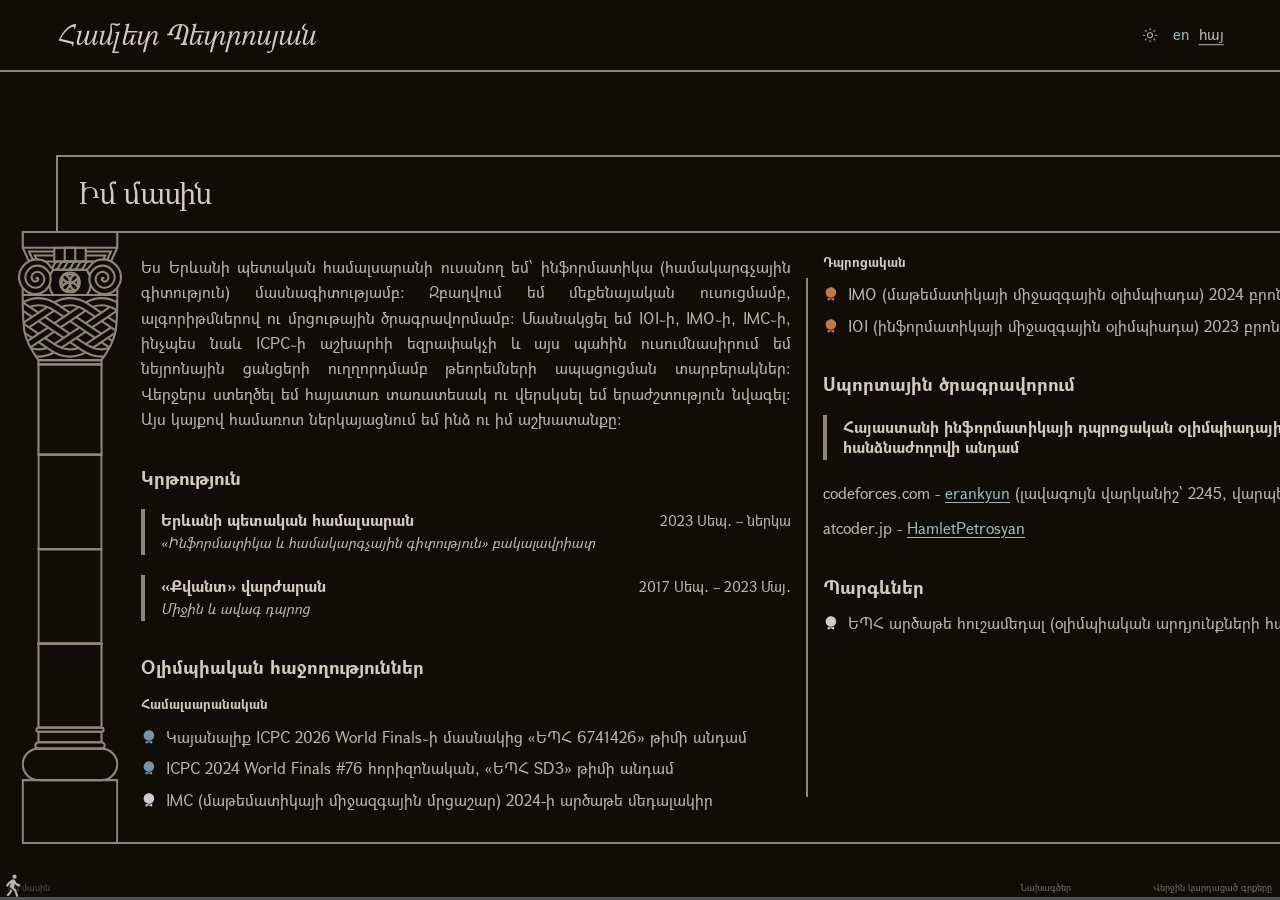
==== hy/index.html @ bf43d692 "Deploy website 2026-11-23" ====
<!doctype html>
<html lang="hy">
  <head>
    <meta charset="utf-8">
    <meta name="viewport" content="width=device-width, initial-scale=1">
    <meta name="theme-color" content="#100C08">
    <meta
      name="description"
      content="The personal website of Hamlet Petrosyan."
    >
    <title>Համլետ Պետրոսյան</title>
    <script>
      (() => {
        let theme = "dark";
        try {
          if (localStorage.getItem("theme") === "light") theme = "light";
        } catch {
          // Storage can be unavailable in private or restricted contexts.
        }
        document.documentElement.dataset.theme = theme;
        document
          .querySelector('meta[name="theme-color"]')
          ?.setAttribute("content", theme === "light" ? "#F4EFE6" : "#100C08");
      })();
    </script>
    <link rel="stylesheet" href="../styles.css?v=1263e4d17e">
  </head>
  <body>
    <header class="masthead">
      <h1 class="masthead__name">Համլետ Պետրոսյան</h1>
      <div class="masthead__tools">
        <button
          class="theme-toggle"
          type="button"
          data-theme-toggle
          aria-label="Switch to light mode"
          aria-pressed="false"
        >
          <svg class="theme-toggle__sun" viewBox="0 0 24 24" aria-hidden="true" focusable="false">
            <circle cx="12" cy="12" r="3.75"></circle>
            <path d="M12 2v2M12 20v2M4.93 4.93l1.41 1.41M17.66 17.66l1.41 1.41M2 12h2M20 12h2M4.93 19.07l1.41-1.41M17.66 6.34l1.41-1.41"></path>
          </svg>
          <svg class="theme-toggle__moon" viewBox="0 0 24 24" aria-hidden="true" focusable="false">
            <path d="M20 15.5A8.5 8.5 0 0 1 8.5 4a8.5 8.5 0 1 0 11.5 11.5Z"></path>
          </svg>
        </button>
        <nav class="language-switcher" aria-label="Language">
          <a class="language-switcher__option" href="../en/" lang="en" aria-current="false">en</a>
          <a class="language-switcher__option" href="./" lang="hy" aria-current="page">հայ</a>
        </nav>
      </div>
    </header>

    <main class="page-shell" id="page-scroll" tabindex="0" aria-label="Page sections">
      <div class="page-grid">
        <section class="panel panel--about" aria-labelledby="about-heading">
          <header class="panel__heading">
            <h2 id="about-heading" tabindex="-1">Իմ մասին</h2>
          </header>
          <div class="panel__body" data-pillar-body>
            <span class="panel__pillar" aria-hidden="true"></span>
            <div class="panel__copy"><p>Ես Երևանի պետական համալսարանի ուսանող եմ՝ ինֆորմատիկա (համակարգչային գիտություն) մասնագիտությամբ։ Զբաղվում եմ մեքենայական ուսուցմամբ, ալգորիթմներով ու մրցութային ծրագրավորմամբ։ Մասնակցել եմ IOI֊ի, IMO֊ի, IMC֊ի, ինչպես նաև ICPC֊ի աշխարհի եզրափակչի և այս պահին ուսումնասիրում եմ նեյրոնային ցանցերի ուղղորդմամբ թեորեմների ապացուցման տարբերակներ։ Վերջերս ստեղծել եմ հայատառ տառատեսակ ու վերսկսել եմ երաժշտություն նվագել։ Այս կայքով համառոտ ներկայացնում եմ ինձ ու իմ աշխատանքը։</p>
<div class="heading-group"><h3 id="կրթություն">Կրթություն</h3>
<article class="entry">
  <div class="entry__main">
    <h3 class="entry__title">Երևանի պետական համալսարան</h3>
    <div class="entry__subtitle">«Ինֆորմատիկա և համակարգչային գիտություն» բակալավրիատ</div>
  </div>
  <div class="entry__period">2023 Սեպ․ – ներկա</div>
</article></div>
<article class="entry">
  <div class="entry__main">
    <h3 class="entry__title">«Քվանտ» վարժարան</h3>
    <div class="entry__subtitle">Միջին և ավագ դպրոց</div>
  </div>
  <div class="entry__period">2017 Սեպ․ – 2023 Մայ․</div>
</article>
<div class="heading-group"><h3 id="օլիմպիական-հաջողություններ">Օլիմպիական հաջողություններ</h3>
<h5 id="համալսարանական">Համալսարանական</h5>
<ul class="medal-list"><li class="medal-list__item medal-list__item--blue">
  <svg class="medal-list__icon" viewBox="0 0 24 24" aria-hidden="true" focusable="false">
  <path fill="currentColor" d="M12 18c4.41 0 8-3.59 8-8s-3.59-8-8-8s-8 3.59-8 8s3.59 8 8 8"/>
  <path fill="currentColor" d="M7 17.48V21c0 .35.18.67.47.85s.66.2.97.04l3.55-1.78l3.55 1.78a.997.997 0 0 0 1.45-.89v-3.52c-1.43.96-3.15 1.52-5 1.52s-3.57-.56-5-1.52Z"/>
</svg>
  <span>Կայանալիք ICPC 2026 World Finals֊ի մասնակից «ԵՊՀ 6741426» թիմի անդամ</span>
</li>
<li class="medal-list__item medal-list__item--blue">
  <svg class="medal-list__icon" viewBox="0 0 24 24" aria-hidden="true" focusable="false">
  <path fill="currentColor" d="M12 18c4.41 0 8-3.59 8-8s-3.59-8-8-8s-8 3.59-8 8s3.59 8 8 8"/>
  <path fill="currentColor" d="M7 17.48V21c0 .35.18.67.47.85s.66.2.97.04l3.55-1.78l3.55 1.78a.997.997 0 0 0 1.45-.89v-3.52c-1.43.96-3.15 1.52-5 1.52s-3.57-.56-5-1.52Z"/>
</svg>
  <span>ICPC 2024 World Finals #76 հորիզոնական, «ԵՊՀ SD3» թիմի անդամ</span>
</li>
<li class="medal-list__item medal-list__item--silver">
  <svg class="medal-list__icon" viewBox="0 0 24 24" aria-hidden="true" focusable="false">
  <path fill="currentColor" d="M12 18c4.41 0 8-3.59 8-8s-3.59-8-8-8s-8 3.59-8 8s3.59 8 8 8"/>
  <path fill="currentColor" d="M7 17.48V21c0 .35.18.67.47.85s.66.2.97.04l3.55-1.78l3.55 1.78a.997.997 0 0 0 1.45-.89v-3.52c-1.43.96-3.15 1.52-5 1.52s-3.57-.56-5-1.52Z"/>
</svg>
  <span>IMC (մաթեմատիկայի միջազգային մրցաշար) 2024-ի արծաթե մեդալակիր</span>
</li></ul></div>
<div class="heading-group"><h5 id="դպրոցական">Դպրոցական</h5>
<ul class="medal-list"><li class="medal-list__item medal-list__item--bronze">
  <svg class="medal-list__icon" viewBox="0 0 24 24" aria-hidden="true" focusable="false">
  <path fill="currentColor" d="M12 18c4.41 0 8-3.59 8-8s-3.59-8-8-8s-8 3.59-8 8s3.59 8 8 8"/>
  <path fill="currentColor" d="M7 17.48V21c0 .35.18.67.47.85s.66.2.97.04l3.55-1.78l3.55 1.78a.997.997 0 0 0 1.45-.89v-3.52c-1.43.96-3.15 1.52-5 1.52s-3.57-.56-5-1.52Z"/>
</svg>
  <span>IMO (մաթեմատիկայի միջազգային օլիմպիադա) 2024 բրոնզե մեդալակիր</span>
</li>
<li class="medal-list__item medal-list__item--bronze">
  <svg class="medal-list__icon" viewBox="0 0 24 24" aria-hidden="true" focusable="false">
  <path fill="currentColor" d="M12 18c4.41 0 8-3.59 8-8s-3.59-8-8-8s-8 3.59-8 8s3.59 8 8 8"/>
  <path fill="currentColor" d="M7 17.48V21c0 .35.18.67.47.85s.66.2.97.04l3.55-1.78l3.55 1.78a.997.997 0 0 0 1.45-.89v-3.52c-1.43.96-3.15 1.52-5 1.52s-3.57-.56-5-1.52Z"/>
</svg>
  <span>IOI (ինֆորմատիկայի միջազգային օլիմպիադա) 2023 բրոնզե մեդալակիր</span>
</li></ul></div>
<div class="heading-group"><h3 id="սպորտային-ծրագրավորում">Սպորտային ծրագրավորում</h3>
<article class="entry">
  <div class="entry__main">
    <h3 class="entry__title">Հայաստանի ինֆորմատիկայի դպրոցական օլիմպիադայի հանձնաժողովի անդամ</h3>
    
  </div>
  <div class="entry__period">2024 Սեպ․ – ներկա</div>
</article></div>
<p>codeforces.com - <a href="https://codeforces.com/profile/erankyun">erankyun</a> (լավագույն վարկանիշ` 2245, վարպետ)</p>
<p>atcoder.jp - <a href="https://atcoder.jp/users/HamletPetrosyan">HamletPetrosyan</a></p>
<div class="heading-group"><h3 id="պարգևներ">Պարգևներ</h3>
<ul class="medal-list"><li class="medal-list__item medal-list__item--silver">
  <svg class="medal-list__icon" viewBox="0 0 24 24" aria-hidden="true" focusable="false">
  <path fill="currentColor" d="M12 18c4.41 0 8-3.59 8-8s-3.59-8-8-8s-8 3.59-8 8s3.59 8 8 8"/>
  <path fill="currentColor" d="M7 17.48V21c0 .35.18.67.47.85s.66.2.97.04l3.55-1.78l3.55 1.78a.997.997 0 0 0 1.45-.89v-3.52c-1.43.96-3.15 1.52-5 1.52s-3.57-.56-5-1.52Z"/>
</svg>
  <span>ԵՊՀ արծաթե հուշամեդալ (օլիմպիական արդյունքների համար)</span>
</li></ul></div></div>
          </div>
        </section>

        <section class="panel panel--projects" aria-labelledby="projects-heading">
          <header class="panel__heading">
            <h2 id="projects-heading" tabindex="-1">Նախագծեր</h2>
          </header>
          <div class="panel__body" data-pillar-body>
            <span class="panel__pillar" aria-hidden="true"></span>
            <div class="panel__copy"><div class="heading-group"><h4 id="ակադեմիական">Ակադեմիական</h4>
<article class="project-card project-card--static project-card--text-only">
  <span class="project-card__content">
    <span class="project-card__title">Նեյրոնային ցանցերի ուղղորդմամբ ավտոմատ թեորեմ ապացուցող ծրագրերի արագացում</span>
    <span class="project-card__description">Ընթացող հետազոտություն</span>
    
  </span></article></div>
<div class="heading-group"><h4 id="անձնական">Անձնական</h4>
<a class="project-card project-card--text-only" href="https://erankyun.github.io/Sharqayin/">
  <span class="project-card__content">
    <span class="project-card__title">Տառատեսակ «Շարքային»</span>
    <span class="project-card__description">հայարեն տառեր, թվեր, որոշ կետադրական նշաններ</span>
    <span class="project-card__specimen" style="font-family: &quot;Sharqayin&quot;">Շարքային Աա Բբ Գգ Դդ Եե Զզ Էէ Ըը 0123456789</span>
  </span></a></div>
<a class="project-card project-card--text-only" href="https://hamletpetrosyan.am/">
  <span class="project-card__content">
    <span class="project-card__title">Այս կայքը</span>
    <span class="project-card__description">իմ ներկայացումը, սյուների գծագրություն</span>
    
  </span></a></div>
          </div>
        </section>

        <section class="panel panel--lastread" aria-labelledby="lastread-heading">
          <header class="panel__heading">
            <h2 id="lastread-heading" tabindex="-1">Վերջին կարդացած գրքերը</h2>
          </header>
          <div class="panel__body" data-pillar-body>
            <span class="panel__pillar" aria-hidden="true"></span>
            <div class="panel__copy"><ul class="book-list"><li class="book">
  <span class="book__title">Improv Wisdom</span>
  <span class="book__author">Patricia Ryan Madson</span>
  
</li>
<li class="book">
  <span class="book__title">The Other Classical Musics: Fifteen Great Traditions</span>
  <span class="book__author">Michael Church</span>
  <span class="book__status">(paused)</span>
</li>
<li class="book">
  <span class="book__title">We Need To Talk: How to Have Conversations that Matter</span>
  <span class="book__author">Celeste Headlee</span>
  
</li>
<li class="book">
  <span class="book__title">Nexus: A Brief History of Information Networks from the Stone...</span>
  <span class="book__author">Yuval Noah Harari</span>
  
</li>
<li class="book">
  <span class="book__title">Որտեղ</span>
  <span class="book__author">Կոլյա Ստեփանյան</span>
  
</li></ul></div>
          </div>
        </section>
      </div>
    </main>

    <div class="scroll-progress" id="scroll-progress">
      <div
        class="scroll-progress__sections"
        id="scroll-progress-sections"
        role="group"
        aria-label="Page sections"
      ></div>
      <span
        class="scroll-progress__track"
        id="scroll-progress-track"
        role="progressbar"
        aria-label="Reading progress"
        aria-valuemin="0"
        aria-valuemax="100"
        aria-valuenow="0"
      >
        <span class="scroll-progress__fill"></span>
      </span>
      <span class="scroll-progress__scrubber" aria-hidden="true"></span>
      <svg class="scroll-progress__walker" viewBox="0 0 24 24" aria-hidden="true" focusable="false">
        <path d="m7.617 8.712 3.205-2.328A2 2 0 0 1 12.065 6a2.62 2.62 0 0 1 2.427 1.82q.279.875.51 1.181A5 5 0 0 0 19 11v2a6.99 6.99 0 0 1-5.401-2.547l-.698 3.956 2.061 1.729 2.223 6.108-1.88.684-2.039-5.604-3.39-2.845a2 2 0 0 1-.714-1.904l.509-2.885-.677.492-2.127 2.928-1.618-1.176L7.6 8.7zM13.5 5.5a2 2 0 1 1 0-4 2 2 0 0 1 0 4m-2.97 13.181-3.214 3.83-1.532-1.285 2.975-3.546.746-2.18 1.791 1.5z" />
      </svg>
    </div>

    <script
      src="../scroll.js?v=1263e4d17e"
      data-pillar-assets="../pillar1/"
      type="module"
    ></script>
  </body>
</html>
---- styles.css ----
@font-face {
  font-family: "GHEA Mariam";
  src: url("./fonts/GHEAMariamReg.woff2") format("woff2");
  font-style: normal;
  font-weight: 400;
  font-display: swap;
}

@font-face {
  font-family: "GHEA Mariam";
  src: url("./fonts/GHEAMariamRIt.woff2") format("woff2");
  font-style: italic;
  font-weight: 400;
  font-display: swap;
}

@font-face {
  font-family: "GHEA Mariam";
  src: url("./fonts/GHEAMariamBld.woff2") format("woff2");
  font-style: normal;
  font-weight: 700;
  font-display: swap;
}

@font-face {
  font-family: "GHEA Mariam";
  src: url("./fonts/GHEAMariamBlit.woff2") format("woff2");
  font-style: italic;
  font-weight: 700;
  font-display: swap;
}

@font-face {
  font-family: "Mardoto";
  src: url("./fonts/Mardoto-Regular.woff2") format("woff2");
  font-style: normal;
  font-weight: 400;
  font-display: swap;
}

@font-face {
  font-family: "Mardoto";
  src: url("./fonts/Mardoto-Italic.woff2") format("woff2");
  font-style: italic;
  font-weight: 400;
  font-display: swap;
}

@font-face {
  font-family: "Mardoto";
  src: url("./fonts/Mardoto-Bold.woff2") format("woff2");
  font-style: normal;
  font-weight: 700;
  font-display: swap;
}

@font-face {
  font-family: "Mardoto";
  src: url("./fonts/Mardoto-BoldItalic.woff2") format("woff2");
  font-style: italic;
  font-weight: 700;
  font-display: swap;
}

@font-face {
  font-family: "Iosevka Etoile";
  src: url("./fonts/IosevkaEtoile-Light.woff2") format("woff2");
  font-style: normal;
  font-weight: 300;
  font-display: swap;
}

@font-face {
  font-family: "Iosevka Etoile";
  src: url("./fonts/IosevkaEtoile-LightItalic.woff2") format("woff2");
  font-style: italic;
  font-weight: 300;
  font-display: swap;
}

@font-face {
  font-family: "Iosevka Etoile";
  src: url("./fonts/IosevkaEtoile-Bold.woff2") format("woff2");
  font-style: normal;
  font-weight: 700;
  font-display: swap;
}

@font-face {
  font-family: "Iosevka Etoile";
  src: url("./fonts/IosevkaEtoile-BoldItalic.woff2") format("woff2");
  font-style: italic;
  font-weight: 700;
  font-display: swap;
}

@font-face {
  font-family: "GHEA Grapalat";
  src: url("./fonts/GHEAGrapalat-Regular.woff2") format("woff2");
  font-style: normal;
  font-weight: 400;
  font-display: swap;
}

@font-face {
  font-family: "GHEA Grapalat";
  src: url("./fonts/GHEAGrapalat-Italic.woff2") format("woff2");
  font-style: italic;
  font-weight: 400;
  font-display: swap;
}

@font-face {
  font-family: "GHEA Grapalat";
  src: url("./fonts/GHEAGrapalat-Bold.woff2") format("woff2");
  font-style: normal;
  font-weight: 700;
  font-display: swap;
}

@font-face {
  font-family: "GHEA Grapalat";
  src: url("./fonts/GHEAGrapalat-BoldItalic.woff2") format("woff2");
  font-style: italic;
  font-weight: 700;
  font-display: swap;
}

@font-face {
  font-family: "Sharqayin";
  src: url("./fonts/Sharqayin-Regular-VF.woff2") format("woff2");
  font-style: normal;
  font-weight: 400 900;
  font-display: swap;
}

:root {
  color-scheme: dark;
  --color-background: #100c08;
  --color-text: #bdb5a9;
  --color-heading: #d2cabc;
  --color-structure: #8f8578;
  --color-link: #9db4ba;
  --color-accent: #d6a56d;
  --color-muted: #535353;
  --medal-gold: #d6a56d;
  --medal-silver: #c9cdd1;
  --medal-bronze: #c0784b;
  --medal-blue: #7893a6;
  --border-width: 2px;
  --masthead-height: clamp(4.5rem, 5vw, 5.15rem);
  --progress-area-height: 3.5rem;
  --progress-track-height: 3px;
  --column-gap: clamp(1.5rem, 2.5vw, 2.75rem);
  --pillar-copy-gap: clamp(0.75rem, 1.5vw, 1.25rem);
  --page-width: 1720px;
  --body-font: "GHEA Mariam", "Times New Roman", Georgia, serif;
  --content-font: "GHEA Grapalat", "Mardoto", serif;
}

:root[data-theme="light"] {
  color-scheme: light;
  --color-background: #f4efe6;
  --color-text: #3a332b;
  --color-heading: #211b16;
  --color-structure: #8b7e6b;
  --color-link: #386b78;
  --color-accent: #8a5b28;
  --color-muted: #756a5c;
  --medal-gold: #a56b22;
  --medal-silver: #7d8588;
  --medal-bronze: #9a5c32;
  --medal-blue: #3e7380;
}


*,
*::before,
*::after {
  box-sizing: border-box;
}

html {
  min-width: 320px;
  background: var(--color-background);
  scroll-behavior: smooth;
}

body {
  min-width: 320px;
  min-height: 100vh;
  margin: 0;
  background: var(--color-background);
  color: var(--color-text);
  font-family: var(--body-font);
  font-size: clamp(1.1rem, 1.3vw, 1.38rem);
  font-weight: 400;
  line-height: 1.48;
  text-rendering: optimizeLegibility;
}

::selection {
  background: var(--color-accent);
  color: var(--color-background);
}

.masthead {
  position: relative;
  display: flex;
  min-height: var(--masthead-height);
  height: var(--masthead-height);
  align-items: center;
  justify-content: flex-start;
  padding: 0 1rem;
  border-bottom: var(--border-width) solid var(--color-structure);
}

.masthead__name {
  margin: 0;
  color: var(--color-heading);
  font-size: clamp(1.7rem, 2.25vw, 2.2rem);
  font-style: italic;
  font-weight: 400;
  letter-spacing: -0.035em;
  line-height: 1.15;
  text-align: left;
}

.masthead__tools {
  position: absolute;
  top: 50%;
  right: clamp(1.1rem, 4.4vw, 4.75rem);
  display: flex;
  align-items: center;
  gap: 0.9rem;
  transform: translateY(-50%);
}

.language-switcher {
  display: flex;
  align-items: center;
  gap: 0.55rem;
  font-family: var(--content-font);
  font-size: 0.95rem;
  font-weight: 400;
  line-height: 1;
}

.theme-toggle {
  display: inline-flex;
  width: 1.1rem;
  height: 1.1rem;
  align-items: center;
  justify-content: center;
  padding: 0;
  border: 0;
  background: none;
  color: var(--color-link);
  cursor: pointer;
}

.theme-toggle:hover {
  color: var(--color-heading);
}

.theme-toggle:focus-visible {
  outline: 1px solid var(--color-accent);
  outline-offset: 3px;
}

.theme-toggle svg {
  width: 1rem;
  height: 1rem;
}

.theme-toggle__sun,
.theme-toggle__moon {
  fill: none;
  stroke: currentColor;
  stroke-linecap: round;
  stroke-linejoin: round;
  stroke-width: 1.6;
}

.theme-toggle__sun {
  display: block;
}

.theme-toggle__moon {
  display: none;
  fill: currentColor;
  stroke: none;
}

:root[data-theme="light"] .theme-toggle__sun {
  display: none;
}

:root[data-theme="light"] .theme-toggle__moon {
  display: block;
}

.language-switcher__option {
  color: var(--color-link);
  opacity: 1;
  text-decoration: none;
}

.language-switcher__option[aria-current="page"] {
  color: var(--color-text);
  opacity: 1;
  text-decoration: underline;
  text-underline-offset: 0.28em;
}

.language-switcher__option:hover {
  color: var(--color-text);
  opacity: 1;
  text-decoration: underline;
  text-underline-offset: 0.28em;
}

.page-shell {
  width: 100%;
  margin: 0;
  padding: 2rem 1rem calc(var(--progress-area-height) + 1rem);
  overflow: visible;
}

.page-grid {
  display: block;
  width: 100%;
  height: auto;
}

.panel {
  position: relative;
  min-width: 0;
  width: 100%;
  height: auto;
  margin: 0 0 clamp(2.5rem, 6vw, 4rem);
  border: var(--pillar-line-width, var(--border-width)) solid var(--color-structure);
  border-left: 0;
  border-bottom: 0;
  isolation: isolate;
}

.panel--about {
  grid-area: about;
}

.panel--projects {
  grid-area: projects;
}

.panel__heading {
  flex: 0 0 auto;
  padding: clamp(1rem, 1.5vw, 1.4rem) clamp(1.15rem, 1.6vw, 1.55rem);
  padding-bottom: calc(
    clamp(1rem, 1.5vw, 1.4rem) + var(--pillar-line-width, var(--border-width))
  );
  border-left: var(--pillar-line-width, var(--border-width)) solid var(--color-structure);
}

.panel__heading h2 {
  margin: 0;
  color: var(--color-heading);
  font-size: clamp(1.8rem, 2.35vw, 2.5rem);
  font-weight: 400;
  letter-spacing: -0.035em;
  line-height: 1.12;
}

.panel__body {
  position: relative;
  min-height: 0;
  padding: clamp(1.25rem, 1.8vw, 1.8rem);
}

.panel__body::before,
.panel__body::after {
  position: absolute;
  z-index: 1;
  right: 0;
  left: 0;
  height: var(--pillar-line-width, var(--border-width));
  background: var(--color-structure);
  content: "";
  pointer-events: none;
}

.panel__body::before {
  top: 0;
}

.panel__body::after {
  bottom: 0;
}

.panel__pillar {
  position: absolute;
  z-index: 2;
  top: 0;
  left: clamp(-2.75rem, -3vw, -1.5rem);
  width: clamp(6.5rem, 7.5vw, 7.7rem);
  height: 0;
  pointer-events: none;
}

.panel__pillar-svg {
  display: block;
  width: 100%;
  height: 100%;
  color: var(--color-structure);
}

.panel__copy {
  position: relative;
  z-index: 3;
  margin-inline-start: 0;
  width: auto;
  max-width: none;
  height: auto;
  font-family: var(--content-font);
  font-size: 0.9em;
  font-weight: 400;
  line-height: 1.6;
  column-count: 1;
  column-width: auto;
  column-gap: 0;
  column-fill: auto;
}

.panel__body.has-pillar .panel__copy {
  margin-inline-start: var(--pillar-copy-offset, clamp(4.2rem, 5vw, 5.2rem));
}

.panel__copy--measure {
  position: absolute !important;
  z-index: -1 !important;
  top: 0 !important;
  left: -100000px !important;
  display: block !important;
  height: auto !important;
  min-height: 0 !important;
  max-width: none !important;
  margin: 0 !important;
  column-count: 1 !important;
  column-width: auto !important;
  column-gap: 0 !important;
  column-fill: auto !important;
  visibility: hidden !important;
  pointer-events: none !important;
}

.panel__copy p {
  margin: 0 0 0.65em;
  text-align: justify;
  text-indent: 0;
  text-justify: inter-word;
  hyphens: auto;
}

.heading-group {
  break-inside: avoid;
}

.panel__copy > :is(h2, h3, h4, h5, h6),
.panel__copy > .heading-group > :is(h2, h3, h4, h5, h6) {
  margin: 1.35em 0 0.45em;
  color: var(--color-heading);
  line-height: 1.2;
  break-after: avoid;
  break-inside: avoid;
}

.panel__copy strong {
  color: var(--color-heading);
}

.panel__copy > :is(h2, h3),
.panel__copy > .heading-group > :is(h2, h3) {
  margin-top: 1.9em;
}

.panel__copy > :is(h2, h3, h4, h5, h6):first-child,
.panel__copy > .heading-group:first-child > :is(h2, h3, h4, h5, h6) {
  margin-top: 0;
}

.panel__copy p:last-child {
  margin-bottom: 0;
}

.entry {
  display: grid;
  grid-template-columns: minmax(0, 1fr) auto;
  gap: 1rem 2rem;
  margin: 1.25rem 0;
  padding: 0.1rem 0 0.1rem 1rem;
  border-left: 4px solid var(--color-structure);
  break-inside: avoid;
}

.entry__main {
  min-width: 0;
}

.entry__title {
  margin: 0;
  color: var(--color-heading);
  font-size: 1em;
  font-weight: 700;
  line-height: 1.3;
}

.entry__subtitle {
  margin-top: 0.15rem;
  font-size: 0.9em;
  font-style: italic;
  font-weight: 300;
  line-height: 1.4;
}

.entry__period {
  font-size: 0.92em;
  font-weight: 300;
  line-height: 1.4;
  text-align: right;
  white-space: nowrap;
}

.project-card {
  display: grid;
  grid-template-columns: 8rem minmax(0, 1fr);
  gap: 1.25rem;
  align-items: start;
  margin: 1.15rem 0;
  padding: 1rem;
  border: 1px solid var(--color-structure);
  color: var(--color-text);
  text-decoration: none;
  break-inside: avoid;
}

.project-card--text-only {
  grid-template-columns: minmax(0, 1fr);
}

a.project-card {
  cursor: pointer;
  transition: border-color 150ms ease;
}

a.project-card:hover {
  border-color: var(--color-accent);
}

a.project-card:hover .project-card__title {
  color: var(--color-accent);
}

a.project-card:focus-visible {
  outline: 2px solid var(--color-accent);
  outline-offset: 3px;
}

.project-card__media {
  display: flex;
  width: 100%;
  aspect-ratio: 4 / 5;
  align-items: center;
  justify-content: center;
  overflow: hidden;
  border: 1px solid var(--color-structure);
}

.project-card__image {
  display: block;
  width: 100%;
  height: 100%;
  object-fit: cover;
}

.project-card__content {
  display: block;
  min-width: 0;
}

.project-card__title {
  display: block;
  color: var(--color-heading);
  font-size: 1.15em;
  font-weight: 700;
  line-height: 1.3;
  transition: color 150ms ease;
}

.project-card__description {
  display: block;
  margin-top: 0.55rem;
  font-size: 0.92em;
  line-height: 1.45;
}

.project-card__specimen {
  display: block;
  margin-top: 0.8rem;
  padding-top: 0.65rem;
  border-top: 1px solid var(--color-structure);
  color: var(--color-heading);
  font-size: clamp(1.2em, 2.8vw, 1.65em);
  font-weight: 500;
  line-height: 1.35;
  overflow-wrap: anywhere;
}

.book-list {
  margin: 0.8em 0;
  padding-left: 1.2em;
}

.book {
  margin: 0.75rem 0;
  break-inside: avoid;
}

.book__title {
  display: block;
  color: var(--color-heading);
  font-weight: 700;
  line-height: 1.3;
}

.book__author {
  display: block;
  margin-top: 0.15rem;
  font-size: 0.92em;
  font-style: italic;
  line-height: 1.4;
}

.book__status {
  display: block;
  margin-top: 0.1rem;
  color: var(--color-muted);
  font-size: 0.82em;
  line-height: 1.4;
}

.medal-list {
  display: grid;
  gap: 0.5em;
  margin: 0.8em 0;
  padding: 0;
  list-style: none;
}

.medal-list__item {
  display: grid;
  grid-template-columns: 1em minmax(0, 1fr);
  gap: 0.6em;
  align-items: start;
  line-height: 1.5;
}

.medal-list__icon {
  display: block;
  width: 1em;
  height: 1em;
  margin-top: 0.26em;
  color: var(--medal-blue);
}

.medal-list__item--gold .medal-list__icon {
  color: var(--medal-gold);
}

.medal-list__item--silver .medal-list__icon {
  color: var(--medal-silver);
}

.medal-list__item--bronze .medal-list__icon {
  color: var(--medal-bronze);
}

.medal-list__item--blue .medal-list__icon {
  color: var(--medal-blue);
}

@media (max-width: 36rem) {
  .entry {
    grid-template-columns: 1fr;
  }

  .entry__period {
    margin-top: 0.15rem;
    text-align: left;
  }
}

.accent {
  color: var(--color-accent);
  font-style: italic;
}

a {
  color: var(--color-link);
  text-decoration-thickness: 0.07em;
  text-underline-offset: 0.16em;
}

a:hover {
  color: var(--color-text);
}

a:focus-visible {
  border-radius: 1px;
  outline: 2px solid var(--color-accent);
  outline-offset: 4px;
}

@media (min-width: 700px) {
  html,
  body {
    height: 100vh;
    height: 100dvh;
    min-height: 0;
    overflow: hidden;
  }

  body {
    display: flex;
    flex-direction: column;
  }

  .masthead {
    flex: 0 0 var(--masthead-height);
    height: var(--masthead-height);
    min-height: 0;
    padding-inline: clamp(1.1rem, 4.4vw, 4.75rem);
  }

  .page-shell {
    flex: 0 0 calc(100dvh - var(--masthead-height) - var(--progress-area-height));
    width: 100vw;
    max-width: none;
    height: calc(100dvh - var(--masthead-height) - var(--progress-area-height));
    min-height: 0;
    margin: 0;
    padding: clamp(1.5rem, 2.8vw, 2.75rem) clamp(1.1rem, 4.4vw, 4.75rem) 0;
    overflow-x: auto;
    overflow-y: hidden;
    overscroll-behavior-x: contain;
    scrollbar-width: none;
    outline: none;
  }

  .page-shell::-webkit-scrollbar {
    display: none;
  }

  .page-grid {
    display: flex;
    width: max-content;
    height: 100%;
    align-items: flex-end;
    gap: clamp(2.5rem, 4vw, 4rem);
  }

  .panel {
    display: flex;
    flex-direction: column;
    flex: 0 0 var(--panel-width, 100vw);
    width: var(--panel-width, 100vw);
    height: auto;
    min-width: 0;
    min-height: 0;
    margin: 0;
    overflow: visible;
  }

  .panel__body {
    flex: 1 1 auto;
    min-height: 0;
  }

  .panel__copy {
    height: 100%;
    max-width: none;
    column-count: 1;
    column-width: 65ch;
    column-gap: var(--column-gap);
    column-fill: auto;
    background-image: linear-gradient(
      to right,
      transparent calc(var(--divider-offset) - 1px),
      var(--color-structure) calc(var(--divider-offset) - 1px),
      var(--color-structure) calc(var(--divider-offset) + 1px),
      transparent calc(var(--divider-offset) + 1px)
    );
    background-position: 0 center;
    background-repeat: repeat-x;
    background-size: var(--column-step) calc(100% - 3rem);
  }

  .panel__copy > h3,
  .panel__copy > blockquote,
  .panel__copy > ul,
  .panel__copy > ol,
  .panel__copy > pre {
    break-inside: avoid;
  }
}

@media (max-width: 699px) {
  html,
  body {
    height: auto;
    min-height: 100vh;
    overflow-x: hidden;
    overflow-y: auto;
  }

  body {
    font-size: 1.08rem;
    line-height: 1.45;
  }

  .project-card {
    grid-template-columns: 6.5rem minmax(0, 1fr);
    gap: 1rem;
    padding: 0.85rem;
  }

  .project-card--text-only {
    grid-template-columns: minmax(0, 1fr);
  }

  .scroll-progress__sections {
    display: none;
  }

  .page-shell {
    height: auto;
    overflow: visible;
    padding: 2rem 1rem calc(var(--progress-area-height) + 1rem);
  }

  .page-grid {
    display: block;
    width: 100%;
    height: auto;
  }

  .panel {
    display: block;
    width: 100%;
    height: auto;
    min-width: 0;
    margin-bottom: clamp(2.5rem, 7vw, 4rem);
    overflow: visible;
  }

  .panel__body {
    display: block;
    height: auto;
    min-height: 0;
  }

  .panel__copy {
    width: auto;
    height: auto;
    max-width: 50rem;
    column-count: 1;
    column-width: auto;
    column-gap: 0;
    column-fill: balance;
  }

  .panel__heading {
    padding: 0.9rem 1rem;
  }

  .panel__heading h2 {
    font-size: 1.8rem;
  }

  .panel__body {
    padding: 1.15rem 0.9rem 1.35rem;
  }

  .panel__pillar {
    left: -0.7rem;
    width: 4.2rem;
  }

  .panel__body.has-pillar .panel__copy {
    margin-inline-start: var(--pillar-copy-offset, 4.25rem);
  }
}

@media (max-width: 23rem) {
  .masthead__name {
    font-size: 1.4rem;
  }

  .project-card {
    grid-template-columns: 1fr;
  }

  .project-card__media {
    width: 6.5rem;
  }

  .masthead__tools {
    right: 0.75rem;
    gap: 0.65rem;
  }

  .language-switcher {
    gap: 0.35rem;
    font-size: 0.78rem;
  }

  .page-shell {
    padding-inline: 0.75rem;
  }

  .panel__body {
    padding-inline: 1rem;
  }

  .panel__pillar {
    left: -0.45rem;
    width: 3.3rem;
  }

  .panel__body.has-pillar .panel__copy {
    margin-inline-start: var(--pillar-copy-offset, 3.5rem);
    max-width: none;
  }
}

.scroll-progress {
  position: fixed;
  z-index: 1000;
  right: 0;
  bottom: 0;
  left: 0;
  height: var(--progress-area-height);
  color: var(--color-text);
  pointer-events: none;
}

.scroll-progress__sections {
  position: absolute;
  inset: 0;
  z-index: 1;
  pointer-events: none;
}

.scroll-progress__section {
  position: absolute;
  bottom: calc(var(--progress-track-height) + 5px);
  margin: 0;
  padding: 0;
  border: 0;
  background: none;
  transform: translateX(-50%);
  color: var(--color-text);
  opacity: 0.58;
  font-family: var(--content-font);
  font-size: clamp(0.58rem, 0.72vw, 0.72rem);
  font-weight: 300;
  line-height: 1;
  white-space: nowrap;
  cursor: pointer;
  pointer-events: auto;
  transition: color 120ms ease, opacity 120ms ease;
}

.scroll-progress__section:hover {
  opacity: 0.9;
}

.scroll-progress__section.is-under-walker {
  color: var(--color-muted);
  opacity: 0.95;
}

.scroll-progress__section:focus-visible {
  outline: 1px solid var(--color-accent);
  outline-offset: 2px;
}

.scroll-progress__scrubber {
  position: absolute;
  z-index: 0;
  inset: 0;
  cursor: pointer;
  pointer-events: auto;
}

.scroll-progress__track {
  position: absolute;
  z-index: 0;
  right: 0;
  bottom: 0;
  left: 0;
  height: var(--progress-track-height);
  background: var(--color-muted);
}

.scroll-progress__fill {
  position: absolute;
  inset: 0 auto 0 0;
  width: var(--scroll-progress, 0%);
  background: var(--color-accent);
}

.scroll-progress__walker {
  position: absolute;
  z-index: 2;
  bottom: calc(var(--progress-track-height) - 1px);
  left: var(--walker-x, 12px);
  width: 25px;
  height: 25px;
  overflow: visible;
  color: var(--color-text);
  transform: translateX(-50%);
  pointer-events: none;
}

.scroll-progress__walker path {
  fill: currentColor;
  stroke: none;
}

.scroll-progress__walker.is-walking {
  animation: walking 360ms ease-in-out infinite alternate;
}

@keyframes walking {
  from {
    transform: translateX(-50%) translateY(0) rotate(-4deg);
  }

  to {
    transform: translateX(-50%) translateY(-2px) rotate(4deg);
  }
}

@media (prefers-reduced-motion: reduce) {
  html {
    scroll-behavior: auto;
  }

  .scroll-progress__fill {
    transition: none;
  }

  .scroll-progress__walker.is-walking {
    animation: none;
  }
}
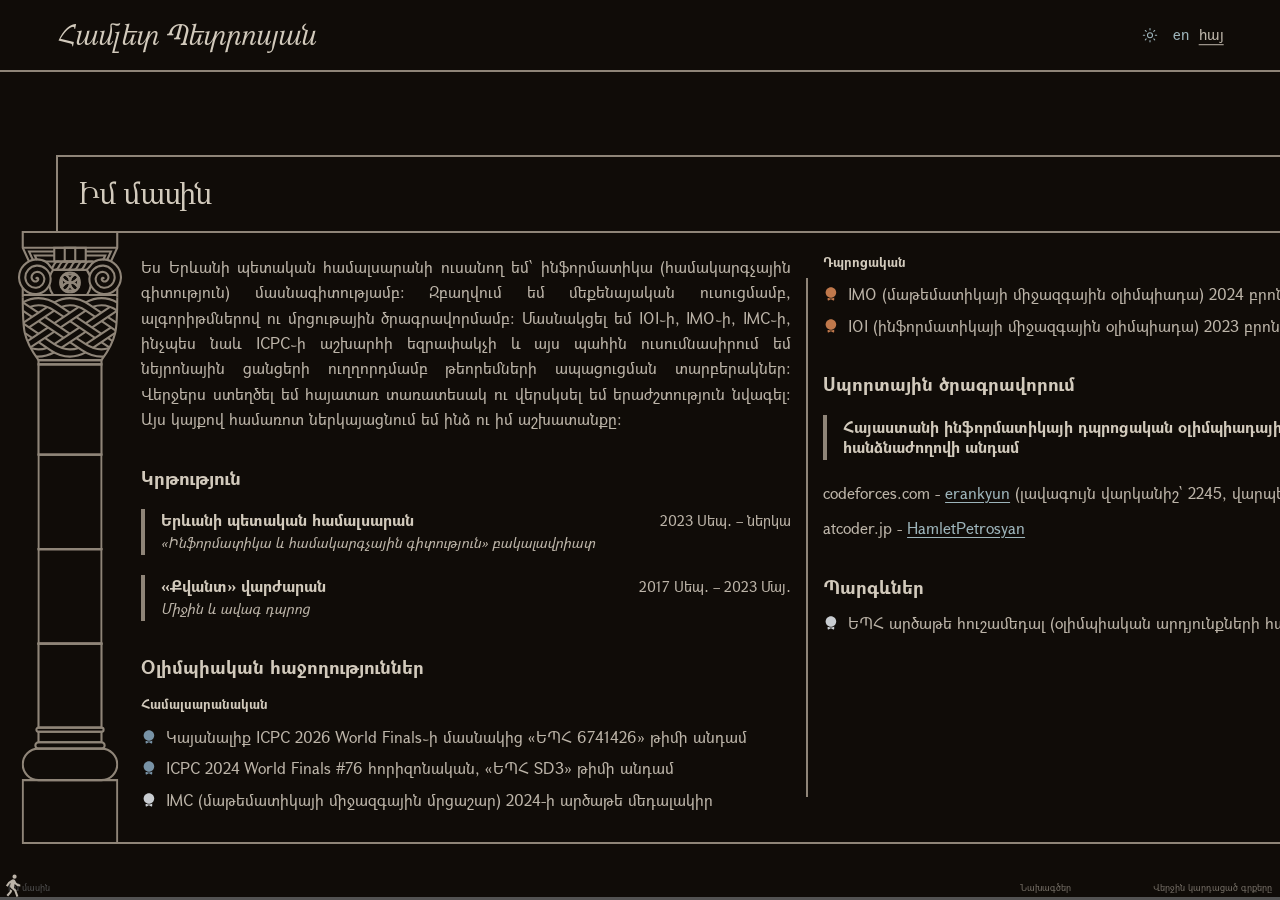
==== commit 13ff4c40: "Deploy website 2026-11-23" ====
--- a/hy/index.html
+++ b/hy/index.html
@@ -23,7 +23,7 @@
           ?.setAttribute("content", theme === "light" ? "#F4EFE6" : "#100C08");
       })();
     </script>
-    <link rel="stylesheet" href="../styles.css?v=1263e4d17e">
+    <link rel="stylesheet" href="../styles.css?v=b834e09687">
   </head>
   <body>
     <header class="masthead">
@@ -224,7 +224,7 @@
     </div>
 
     <script
-      src="../scroll.js?v=1263e4d17e"
+      src="../scroll.js?v=b834e09687"
       data-pillar-assets="../pillar1/"
       type="module"
     ></script>
--- a/styles.css
+++ b/styles.css
@@ -25,70 +25,6 @@
 @font-face {
   font-family: "GHEA Mariam";
   src: url("./fonts/GHEAMariamBlit.woff2") format("woff2");
-  font-style: italic;
-  font-weight: 700;
-  font-display: swap;
-}
-
-@font-face {
-  font-family: "Mardoto";
-  src: url("./fonts/Mardoto-Regular.woff2") format("woff2");
-  font-style: normal;
-  font-weight: 400;
-  font-display: swap;
-}
-
-@font-face {
-  font-family: "Mardoto";
-  src: url("./fonts/Mardoto-Italic.woff2") format("woff2");
-  font-style: italic;
-  font-weight: 400;
-  font-display: swap;
-}
-
-@font-face {
-  font-family: "Mardoto";
-  src: url("./fonts/Mardoto-Bold.woff2") format("woff2");
-  font-style: normal;
-  font-weight: 700;
-  font-display: swap;
-}
-
-@font-face {
-  font-family: "Mardoto";
-  src: url("./fonts/Mardoto-BoldItalic.woff2") format("woff2");
-  font-style: italic;
-  font-weight: 700;
-  font-display: swap;
-}
-
-@font-face {
-  font-family: "Iosevka Etoile";
-  src: url("./fonts/IosevkaEtoile-Light.woff2") format("woff2");
-  font-style: normal;
-  font-weight: 300;
-  font-display: swap;
-}
-
-@font-face {
-  font-family: "Iosevka Etoile";
-  src: url("./fonts/IosevkaEtoile-LightItalic.woff2") format("woff2");
-  font-style: italic;
-  font-weight: 300;
-  font-display: swap;
-}
-
-@font-face {
-  font-family: "Iosevka Etoile";
-  src: url("./fonts/IosevkaEtoile-Bold.woff2") format("woff2");
-  font-style: normal;
-  font-weight: 700;
-  font-display: swap;
-}
-
-@font-face {
-  font-family: "Iosevka Etoile";
-  src: url("./fonts/IosevkaEtoile-BoldItalic.woff2") format("woff2");
   font-style: italic;
   font-weight: 700;
   font-display: swap;
@@ -155,7 +91,7 @@
   --pillar-copy-gap: clamp(0.75rem, 1.5vw, 1.25rem);
   --page-width: 1720px;
   --body-font: "GHEA Mariam", "Times New Roman", Georgia, serif;
-  --content-font: "GHEA Grapalat", "Mardoto", serif;
+  --content-font: "GHEA Grapalat", Georgia, serif;
 }
 
 :root[data-theme="light"] {
@@ -412,6 +348,19 @@
   width: 100%;
   height: 100%;
   color: var(--color-structure);
+  animation: pillar-reveal 260ms ease-out both;
+}
+
+@keyframes pillar-reveal {
+  from {
+    opacity: 0;
+    transform: translateY(3px);
+  }
+
+  to {
+    opacity: 1;
+    transform: translateY(0);
+  }
 }
 
 .panel__copy {
@@ -1063,4 +1012,8 @@
   .scroll-progress__walker.is-walking {
     animation: none;
   }
-}
+
+  .panel__pillar-svg {
+    animation: none;
+  }
+}
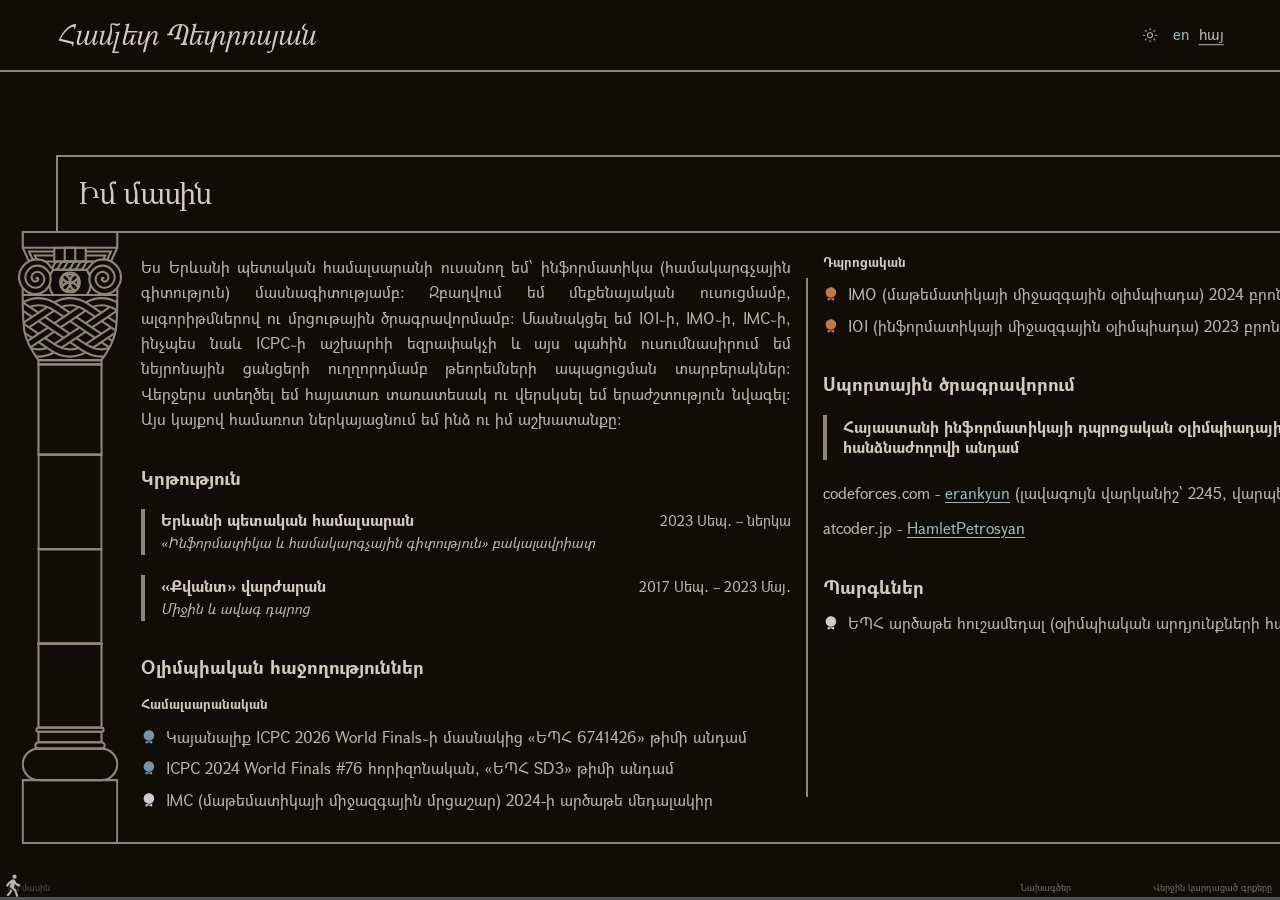
==== commit d36af915: "Deploy website 2026-11-23" ====
--- a/hy/index.html
+++ b/hy/index.html
@@ -11,19 +11,29 @@
     <title>Համլետ Պետրոսյան</title>
     <script>
       (() => {
+        const root = document.documentElement;
         let theme = "dark";
         try {
           if (localStorage.getItem("theme") === "light") theme = "light";
         } catch {
           // Storage can be unavailable in private or restricted contexts.
         }
-        document.documentElement.dataset.theme = theme;
+        root.dataset.theme = theme;
         document
           .querySelector('meta[name="theme-color"]')
           ?.setAttribute("content", theme === "light" ? "#F4EFE6" : "#100C08");
+
+        // Hide the name only when JavaScript can reveal it after the page loads.
+        root.classList.add("is-page-loading");
+        const revealName = () => root.classList.remove("is-page-loading");
+        if (document.readyState === "complete") {
+          revealName();
+        } else {
+          window.addEventListener("load", revealName, { once: true });
+        }
       })();
     </script>
-    <link rel="stylesheet" href="../styles.css?v=b834e09687">
+    <link rel="stylesheet" href="../styles.css?v=5197ec9661">
   </head>
   <body>
     <header class="masthead">
@@ -224,7 +234,7 @@
     </div>
 
     <script
-      src="../scroll.js?v=b834e09687"
+      src="../scroll.js?v=5197ec9661"
       data-pillar-assets="../pillar1/"
       type="module"
     ></script>
--- a/styles.css
+++ b/styles.css
@@ -160,6 +160,11 @@
   letter-spacing: -0.035em;
   line-height: 1.15;
   text-align: left;
+  transition: opacity 600ms ease-out;
+}
+
+html.is-page-loading .masthead__name {
+  opacity: 0;
 }
 
 .masthead__tools {
@@ -348,19 +353,6 @@
   width: 100%;
   height: 100%;
   color: var(--color-structure);
-  animation: pillar-reveal 260ms ease-out both;
-}
-
-@keyframes pillar-reveal {
-  from {
-    opacity: 0;
-    transform: translateY(3px);
-  }
-
-  to {
-    opacity: 1;
-    transform: translateY(0);
-  }
 }
 
 .panel__copy {
@@ -1013,7 +1005,7 @@
     animation: none;
   }
 
-  .panel__pillar-svg {
-    animation: none;
-  }
-}
+  .masthead__name {
+    transition: none;
+  }
+}
